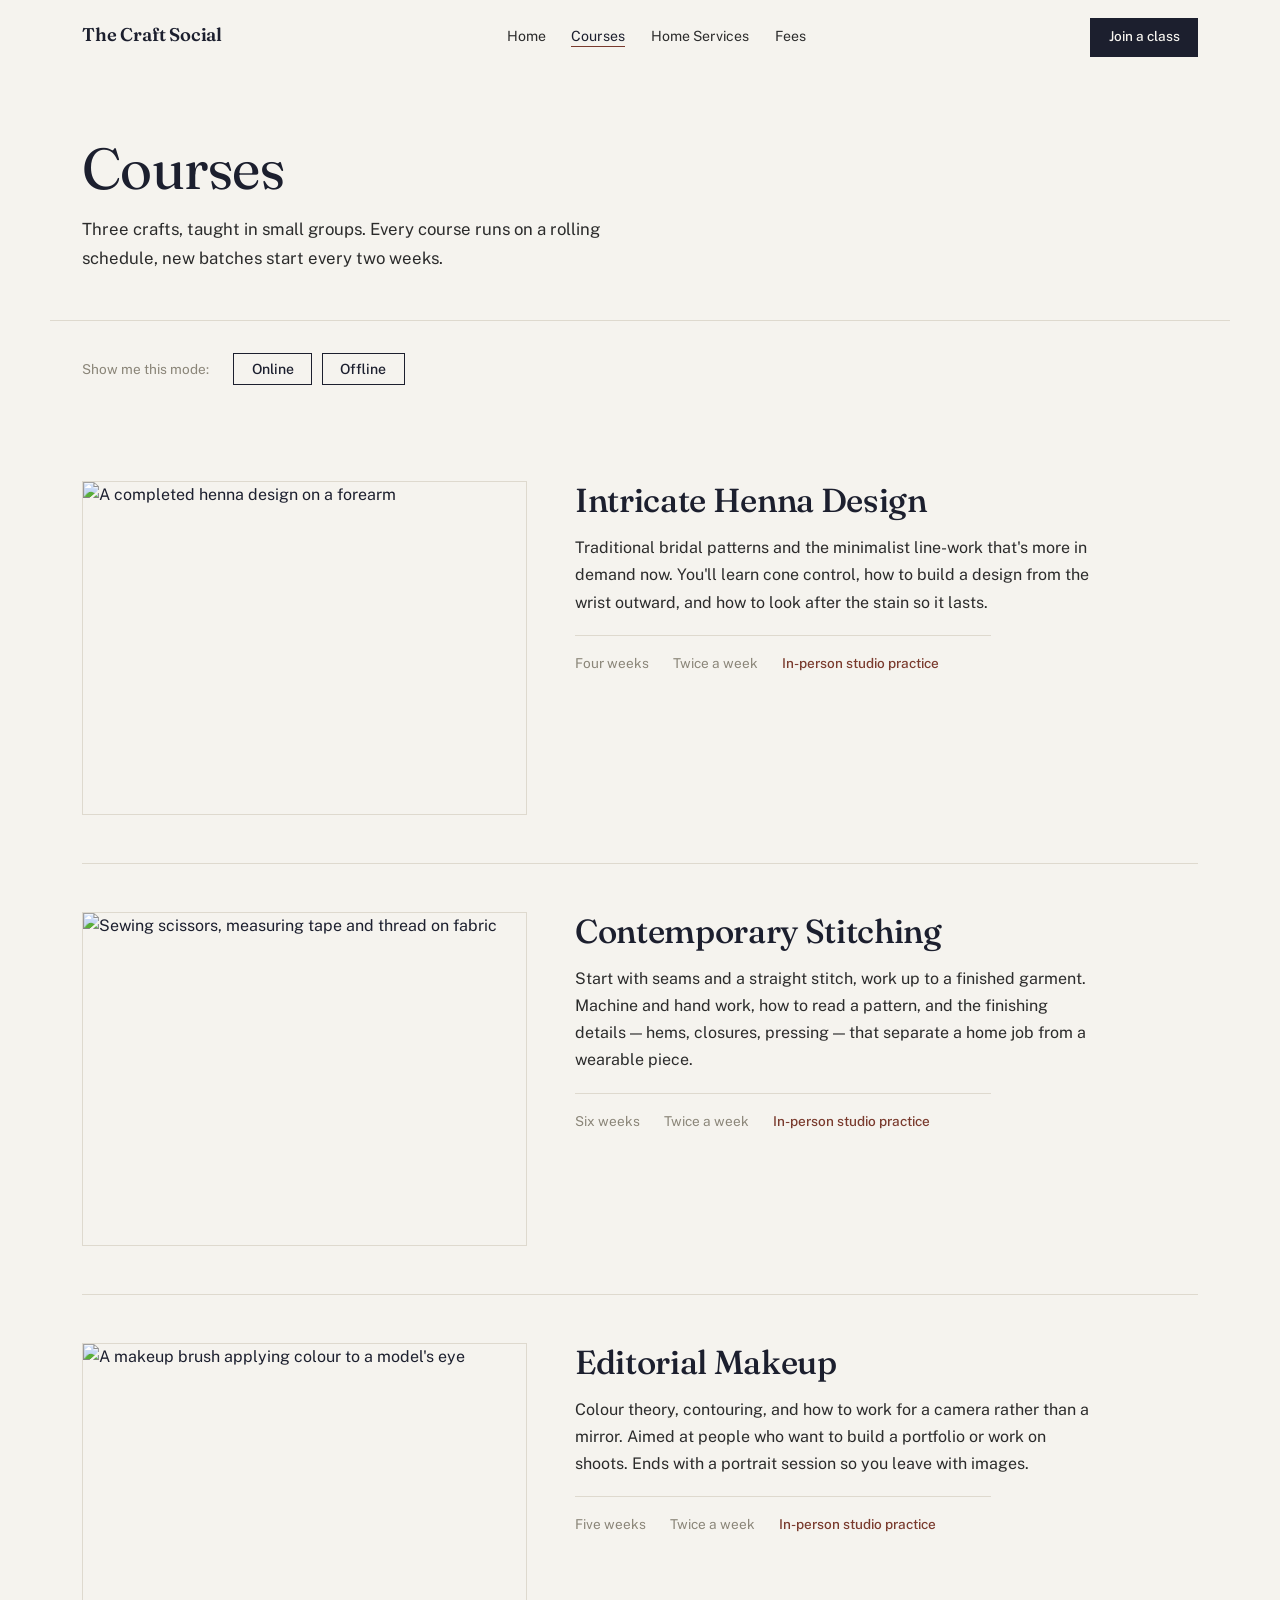
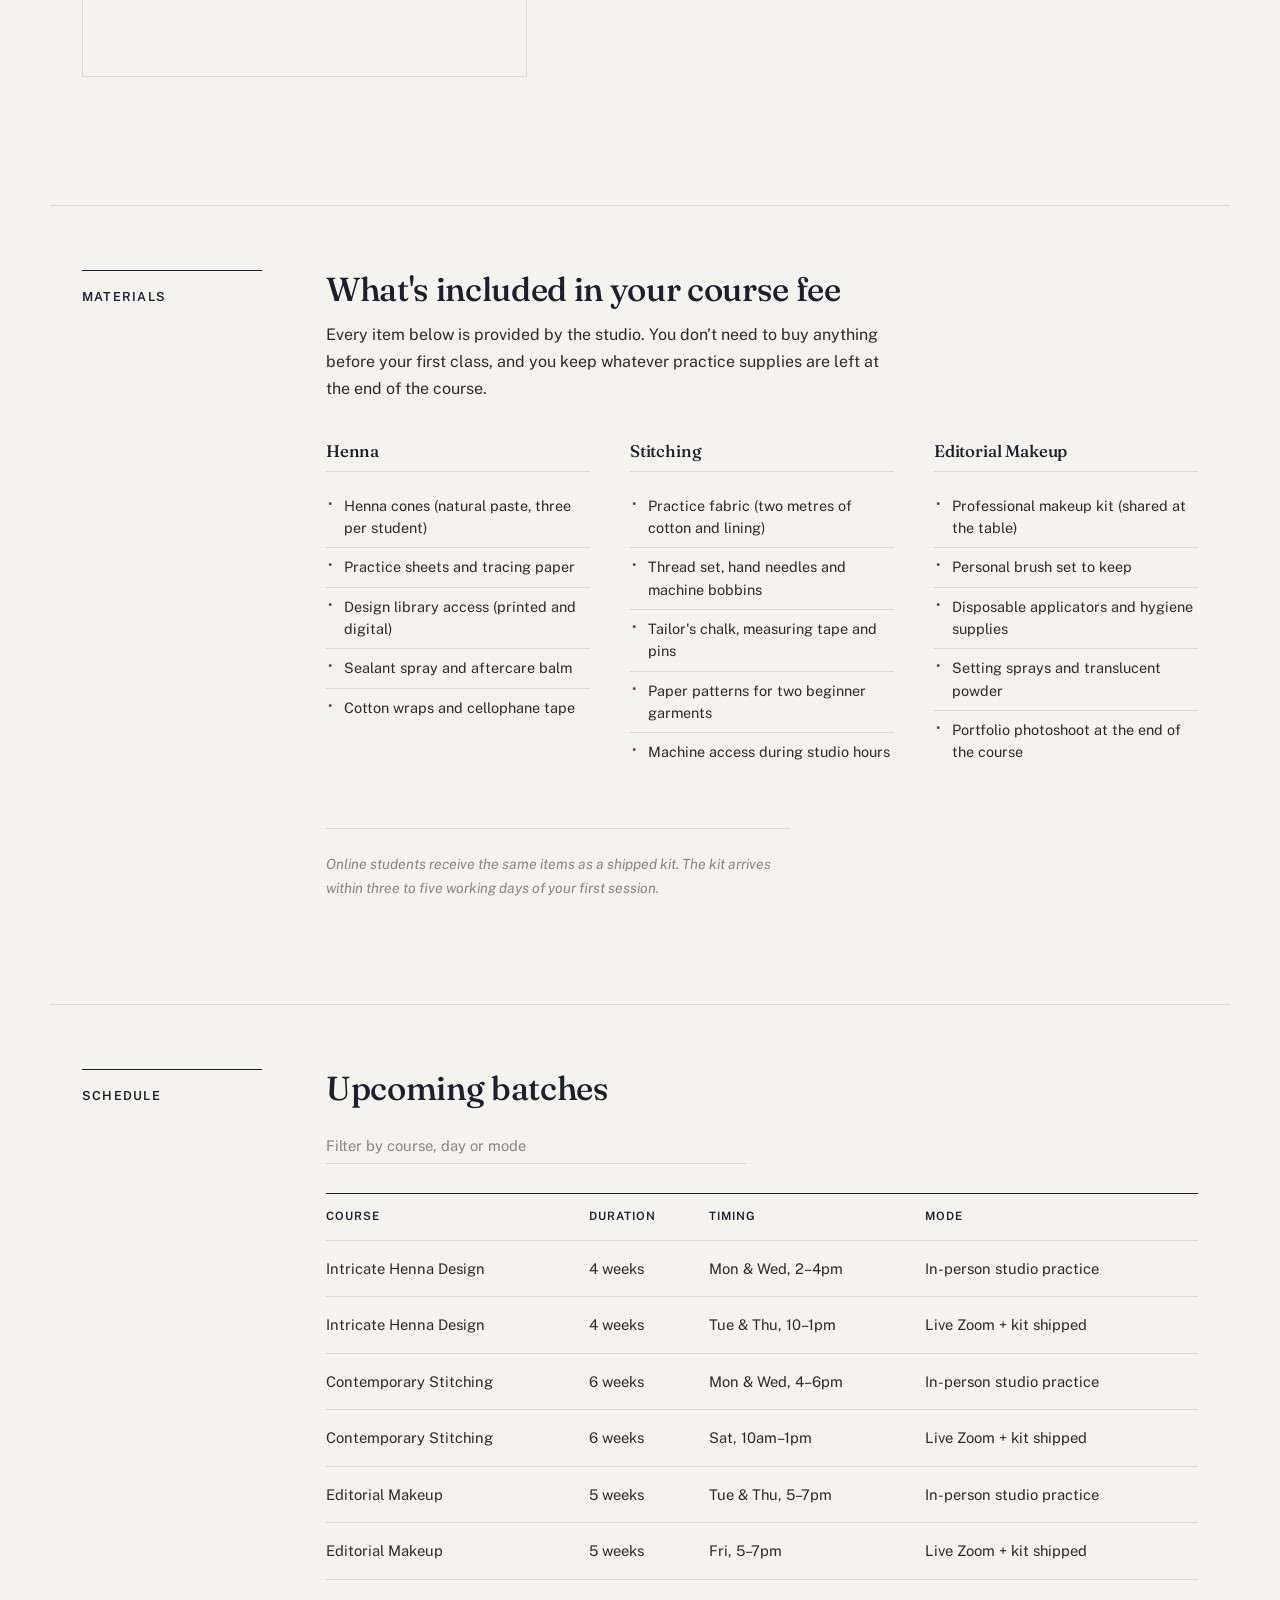
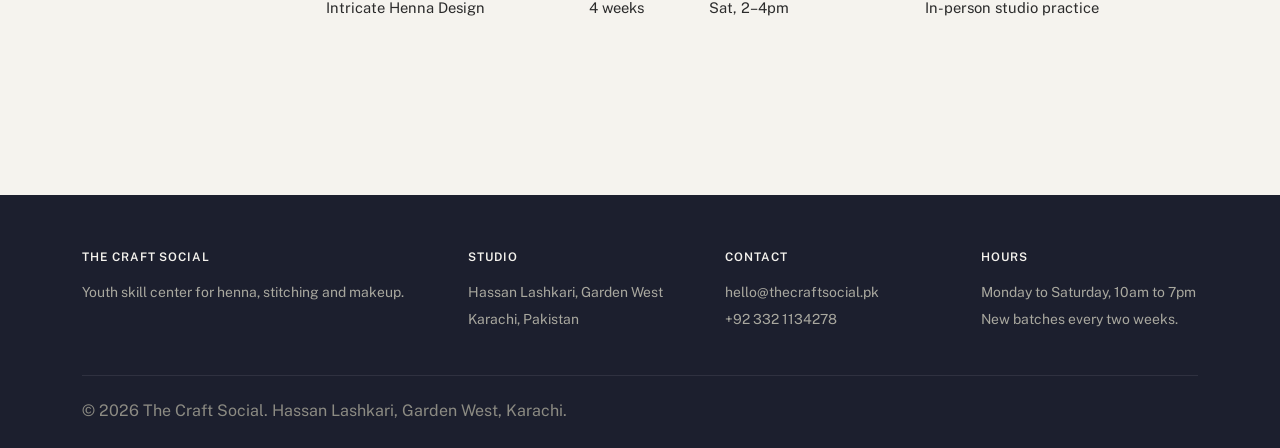
==== courses.html @ aaaa5a43 "Add my html files" ====
<!DOCTYPE html>
<html lang="en">
<head>
    <meta charset="UTF-8">
    <meta name="viewport" content="width=device-width, initial-scale=1.0">
    <title>Courses — The Craft Social</title>
    <link rel="preconnect" href="https://fonts.googleapis.com">
    <link rel="preconnect" href="https://fonts.gstatic.com" crossorigin>
    <link href="https://fonts.googleapis.com/css2?family=Fraunces:opsz,wght@9..144,400;9..144,500;9..144,600;9..144,700&family=Public+Sans:wght@300;400;500;600&display=swap" rel="stylesheet">
    <link rel="stylesheet" href="style.css">
</head>
<body>

    <header>
        <nav class="navbar">
            <div class="nav-container">
                <a href="index.html" class="logo">The Craft Social</a>
                <ul class="nav-links">
                    <li><a href="index.html">Home</a></li>
                    <li><a href="courses.html" class="active">Courses</a></li>
                    <li><a href="home-services.html">Home Services</a></li>
                    <li><a href="fees.html">Fees</a></li>
                </ul>
                <a href="enroll.html" class="btn-cta">Join a class</a>
            </div>
        </nav>
    </header>

    <main>

        <section class="page-opener">
            <h1>Courses</h1>
            <p>Three crafts, taught in small groups. Every course runs on a rolling schedule, new batches start every two weeks.</p>
        </section>

        <section class="mode-strip">
            <span class="mode-label">Show me this mode:</span>
            <div class="mode-buttons">
                <button type="button" onclick="setMode('online')" class="mode-btn">Online</button>
                <button type="button" onclick="setMode('offline')" class="mode-btn">Offline</button>
            </div>
        </section>

        <section class="course-list">

            <article class="course">
                <div class="course-image">
                    <img src="images/henna-hand.jpg" alt="A completed henna design on a forearm">
                </div>
                <div class="course-body">
                    <h2>Intricate Henna Design</h2>
                    <p>Traditional bridal patterns and the minimalist line-work that's more in demand now. You'll learn cone control, how to build a design from the wrist outward, and how to look after the stain so it lasts.</p>
                    <p class="course-meta">
                        <span>Four weeks</span>
                        <span>Twice a week</span>
                        <span class="mode-badge">In-person studio practice</span>
                    </p>
                </div>
            </article>

            <article class="course">
                <div class="course-image">
                    <img src="images/sewing-tools.jpg" alt="Sewing scissors, measuring tape and thread on fabric">
                </div>
                <div class="course-body">
                    <h2>Contemporary Stitching</h2>
                    <p>Start with seams and a straight stitch, work up to a finished garment. Machine and hand work, how to read a pattern, and the finishing details — hems, closures, pressing — that separate a home job from a wearable piece.</p>
                    <p class="course-meta">
                        <span>Six weeks</span>
                        <span>Twice a week</span>
                        <span class="mode-badge">In-person studio practice</span>
                    </p>
                </div>
            </article>

            <article class="course">
                <div class="course-image">
                    <img src="images/makeup-brush.jpg" alt="A makeup brush applying colour to a model's eye">
                </div>
                <div class="course-body">
                    <h2>Editorial Makeup</h2>
                    <p>Colour theory, contouring, and how to work for a camera rather than a mirror. Aimed at people who want to build a portfolio or work on shoots. Ends with a portrait session so you leave with images.</p>
                    <p class="course-meta">
                        <span>Five weeks</span>
                        <span>Twice a week</span>
                        <span class="mode-badge">In-person studio practice</span>
                    </p>
                </div>
            </article>

        </section>

        <section class="materials">
            <div class="rail">
                <span class="rail-label">Materials</span>
            </div>
            <div class="materials-body">
                <h2>What's included in your course fee</h2>
                <p>Every item below is provided by the studio. You don't need to buy anything before your first class, and you keep whatever practice supplies are left at the end of the course.</p>

                <div class="materials-grid">

                    <div class="material-block">
                        <h3>Henna</h3>
                        <ul class="material-list">
                            <li>Henna cones (natural paste, three per student)</li>
                            <li>Practice sheets and tracing paper</li>
                            <li>Design library access (printed and digital)</li>
                            <li>Sealant spray and aftercare balm</li>
                            <li>Cotton wraps and cellophane tape</li>
                        </ul>
                    </div>

                    <div class="material-block">
                        <h3>Stitching</h3>
                        <ul class="material-list">
                            <li>Practice fabric (two metres of cotton and lining)</li>
                            <li>Thread set, hand needles and machine bobbins</li>
                            <li>Tailor's chalk, measuring tape and pins</li>
                            <li>Paper patterns for two beginner garments</li>
                            <li>Machine access during studio hours</li>
                        </ul>
                    </div>

                    <div class="material-block">
                        <h3>Editorial Makeup</h3>
                        <ul class="material-list">
                            <li>Professional makeup kit (shared at the table)</li>
                            <li>Personal brush set to keep</li>
                            <li>Disposable applicators and hygiene supplies</li>
                            <li>Setting sprays and translucent powder</li>
                            <li>Portfolio photoshoot at the end of the course</li>
                        </ul>
                    </div>

                </div>

                <p class="materials-note">Online students receive the same items as a shipped kit. The kit arrives within three to five working days of your first session.</p>
            </div>
        </section>

        <section class="schedule">
            <div class="rail">
                <span class="rail-label">Schedule</span>
            </div>
            <div class="schedule-content">
                <h2>Upcoming batches</h2>
                <input type="text" id="scheduleSearch" placeholder="Filter by course, day or mode">
                <div class="table-wrap">
                    <table id="scheduleTable">
                        <thead>
                            <tr>
                                <th>Course</th>
                                <th>Duration</th>
                                <th>Timing</th>
                                <th>Mode</th>
                            </tr>
                        </thead>
                        <tbody>
                            <tr>
                                <td>Intricate Henna Design</td>
                                <td>4 weeks</td>
                                <td>Mon &amp; Wed, 2–4pm</td>
                                <td>In-person studio practice</td>
                            </tr>
                            <tr>
                                <td>Intricate Henna Design</td>
                                <td>4 weeks</td>
                                <td>Tue &amp; Thu, 10–1pm</td>
                                <td>Live Zoom + kit shipped</td>
                            </tr>
                            <tr>
                                <td>Contemporary Stitching</td>
                                <td>6 weeks</td>
                                <td>Mon &amp; Wed, 4–6pm</td>
                                <td>In-person studio practice</td>
                            </tr>
                            <tr>
                                <td>Contemporary Stitching</td>
                                <td>6 weeks</td>
                                <td>Sat, 10am–1pm</td>
                                <td>Live Zoom + kit shipped</td>
                            </tr>
                            <tr>
                                <td>Editorial Makeup</td>
                                <td>5 weeks</td>
                                <td>Tue &amp; Thu, 5–7pm</td>
                                <td>In-person studio practice</td>
                            </tr>
                            <tr>
                                <td>Editorial Makeup</td>
                                <td>5 weeks</td>
                                <td>Fri, 5–7pm</td>
                                <td>Live Zoom + kit shipped</td>
                            </tr>
                            <tr>
                                <td>Intricate Henna Design</td>
                                <td>4 weeks</td>
                                <td>Sat, 2–4pm</td>
                                <td>In-person studio practice</td>
                            </tr>
                        </tbody>
                    </table>
                </div>
            </div>
        </section>

    </main>

    <footer>
        <div class="footer-container">
            <div class="footer-grid">
                <div class="footer-col">
                    <h4>The Craft Social</h4>
                    <p>Youth skill center for henna, stitching and makeup.</p>
                </div>
                <div class="footer-col">
                    <h4>Studio</h4>
                    <p>Hassan Lashkari, Garden West</p>
                    <p>Karachi, Pakistan</p>
                </div>
                <div class="footer-col">
                    <h4>Contact</h4>
                    <p>hello@thecraftsocial.pk</p>
                    <p>+92 332 1134278</p>
                </div>
                <div class="footer-col">
                    <h4>Hours</h4>
                    <p>Monday to Saturday, 10am to 7pm</p>
                    <p>New batches every two weeks.</p>
                </div>
            </div>
            <div class="footer-bottom">
                <p>© 2026 The Craft Social. Hassan Lashkari, Garden West, Karachi.</p>
            </div>
        </div>
    </footer>

    <script src="script.js"></script>
</body>
</html>
---- style.css ----
*,
*::before,
*::after {
    margin: 0;
    padding: 0;
    box-sizing: border-box;
}

html {
    scroll-behavior: smooth;
    -webkit-font-smoothing: antialiased;
    -moz-osx-font-smoothing: grayscale;
}

/* ---------- Tokens ---------- */
:root {
    --katha-ink: #1c1f2e;
    --henna-stain: #7a3b2e;
    --turmeric-wash: #e8d9b5;
    --chalk-line: #f5f3ee;
    --kajal: #2b2b2b;
    --studio-grey: #8a8578;
    --rule: #ded9ce;
    --rule-dark: #2f3140;

    --serif: 'Fraunces', Georgia, serif;
    --sans: 'Public Sans', -apple-system, BlinkMacSystemFont, sans-serif;

    --gutter: 2rem;
    --max: 1180px;
    --ease: cubic-bezier(0.22, 0.61, 0.36, 1);
    --slow: 900ms;
    --hover: 700ms;
}

/* ---------- Base ---------- */
body {
    font-family: var(--sans);
    background: var(--chalk-line);
    color: var(--katha-ink);
    font-size: 16px;
    line-height: 1.6;
    font-weight: 400;
    overflow-x: hidden;
}

h1, h2, h3, h4 {
    font-family: var(--serif);
    font-weight: 500;
    line-height: 1.15;
    letter-spacing: -0.01em;
    color: var(--katha-ink);
}

h1 { font-size: clamp(2.2rem, 4.6vw, 3.6rem); font-weight: 400; }
h2 { font-size: clamp(1.6rem, 2.6vw, 2.1rem); }
h3 { font-size: 1.15rem; }
h4 { font-size: 0.82rem; font-family: var(--sans); font-weight: 600; letter-spacing: 0.08em; text-transform: uppercase; }

p {
    font-size: 1rem;
    color: var(--kajal);
    line-height: 1.7;
    max-width: 62ch;
}

a {
    color: inherit;
    text-decoration: none;
    transition: color var(--hover) var(--ease);
}

ul, ol { list-style: none; }

img {
    display: block;
    max-width: 100%;
    height: auto;
}

/* ---------- Nav ---------- */
header {
    position: fixed;
    top: 0;
    left: 0;
    width: 100%;
    z-index: 100;
    transition: background var(--slow) var(--ease), border-color var(--slow) var(--ease);
    border-bottom: 1px solid transparent;
}

header.sticky {
    background: rgba(245, 243, 238, 0.92);
    backdrop-filter: blur(10px);
    -webkit-backdrop-filter: blur(10px);
    border-bottom-color: var(--rule);
}

.nav-container {
    max-width: var(--max);
    margin: 0 auto;
    padding: 1.1rem var(--gutter);
    display: flex;
    align-items: baseline;
    justify-content: space-between;
    gap: 2rem;
}

.logo {
    font-family: var(--serif);
    font-size: 1.15rem;
    font-weight: 600;
    letter-spacing: -0.01em;
    color: var(--katha-ink);
    white-space: nowrap;
}

.nav-links {
    display: flex;
    gap: 1.6rem;
    align-items: baseline;
}

.nav-links a {
    font-size: 0.88rem;
    color: var(--kajal);
    padding-bottom: 2px;
    border-bottom: 1.5px solid transparent;
    transition: border-color var(--hover) var(--ease), color var(--hover) var(--ease);
}

.nav-links a:hover {
    color: var(--katha-ink);
}

.nav-links a.active {
    color: var(--katha-ink);
    border-bottom-color: var(--henna-stain);
}

.btn-cta {
    font-size: 0.85rem;
    font-weight: 500;
    color: var(--chalk-line);
    background: var(--katha-ink);
    padding: 0.55rem 1.15rem;
    transition: background var(--hover) var(--ease), color var(--hover) var(--ease);
    white-space: nowrap;
}

.btn-cta:hover {
    background: var(--henna-stain);
    color: var(--chalk-line);
}

.btn-cta-active {
    background: var(--henna-stain);
}

/* ---------- Images ---------- */
.hero-image img,
.studio-image img,
.course-image img,
.service-image img {
    width: 100%;
    display: block;
    border: 1px solid var(--rule);
    object-fit: cover;
}

.hero-image img { aspect-ratio: 4 / 5; }
.studio-image img { aspect-ratio: 5 / 4; }
.course-image img { aspect-ratio: 4 / 3; }
.service-image img { aspect-ratio: 4 / 3; }

/* ---------- Hero ---------- */
.hero {
    max-width: var(--max);
    margin: 0 auto;
    padding: 8.5rem var(--gutter) 5rem;
    display: grid;
    grid-template-columns: 6fr 5fr;
    gap: 4rem;
    align-items: end;
}

.hero-title {
    margin-bottom: 1.5rem;
    max-width: 18ch;
}

.hero-subtitle {
    font-size: 1.08rem;
    margin-bottom: 2rem;
    max-width: 48ch;
}

.hero-actions {
    display: flex;
    gap: 1.8rem;
    align-items: baseline;
    flex-wrap: wrap;
}

/* The one deliberate motion: hero image unmasks left to right, once. */
.hero-image {
    animation: unmask 2600ms var(--ease) both;
}

@keyframes unmask {
    from { clip-path: inset(0 100% 0 0); }
    to   { clip-path: inset(0 0 0 0); }
}

@media (prefers-reduced-motion: reduce) {
    .hero-image { animation: none; }
}

/* ---------- Buttons ---------- */
.btn-primary {
    display: inline-block;
    font-family: var(--sans);
    font-size: 0.92rem;
    font-weight: 500;
    color: var(--chalk-line);
    background: var(--katha-ink);
    padding: 0.85rem 1.6rem;
    transition: background var(--hover) var(--ease), color var(--hover) var(--ease);
}

.btn-primary:hover {
    background: var(--henna-stain);
    color: var(--chalk-line);
}

.btn-quiet {
    display: inline-block;
    font-size: 0.92rem;
    font-weight: 500;
    color: var(--katha-ink);
    border-bottom: 1.5px solid var(--katha-ink);
    padding-bottom: 2px;
    transition: border-color var(--hover) var(--ease), color var(--hover) var(--ease);
}

.btn-quiet:hover {
    color: var(--henna-stain);
    border-bottom-color: var(--henna-stain);
}

/* ---------- Rail ---------- */
.rail {
    border-top: 1.5px solid var(--katha-ink);
    padding-top: 0.75rem;
}

.rail-label {
    font-family: var(--sans);
    font-size: 0.78rem;
    font-weight: 600;
    letter-spacing: 0.1em;
    text-transform: uppercase;
    color: var(--katha-ink);
}

/* ---------- Reasons ---------- */
.reasons {
    max-width: var(--max);
    margin: 0 auto;
    padding: 5rem var(--gutter);
    display: grid;
    grid-template-columns: 180px 1fr;
    gap: 4rem;
}

.reasons-content {
    display: flex;
    flex-direction: column;
}

.reason {
    padding: 2rem 0;
    border-bottom: 1px solid var(--rule);
}

.reason:first-child { padding-top: 0; }
.reason:last-child { border-bottom: none; padding-bottom: 0; }

.reason h2 {
    margin-bottom: 0.6rem;
    font-size: clamp(1.5rem, 2.4vw, 1.9rem);
}

/* ---------- Studio ---------- */
.studio {
    max-width: var(--max);
    margin: 0 auto;
    padding: 3rem var(--gutter) 6rem;
    display: grid;
    grid-template-columns: 5fr 6fr;
    gap: 4rem;
    align-items: center;
}

.studio-text h2 { margin-bottom: 1rem; }
.studio-text p { margin-bottom: 1.6rem; }

/* ---------- Teaser (home services on home) ---------- */
.teaser-services {
    max-width: var(--max);
    margin: 0 auto;
    padding: 0 var(--gutter) 6rem;
    display: grid;
    grid-template-columns: 180px 1fr;
    gap: 4rem;
}

.teaser-body h2 { margin-bottom: 0.8rem; }
.teaser-body p { margin-bottom: 1.4rem; }

/* ---------- Page opener ---------- */
.page-opener {
    max-width: var(--max);
    margin: 0 auto;
    padding: 8.5rem var(--gutter) 3rem;
    border-bottom: 1px solid var(--rule);
}

.page-opener h1 { margin-bottom: 0.8rem; }

.page-opener p {
    font-size: 1.05rem;
    color: var(--kajal);
    max-width: 58ch;
}

/* ---------- Mode toggle ---------- */
.mode-strip {
    max-width: var(--max);
    margin: 0 auto;
    padding: 2rem var(--gutter) 1rem;
    display: flex;
    align-items: baseline;
    gap: 1.5rem;
    flex-wrap: wrap;
}

.mode-label {
    font-size: 0.85rem;
    color: var(--studio-grey);
}

.mode-buttons {
    display: flex;
    gap: 0.6rem;
}

.mode-btn {
    font-family: var(--sans);
    font-size: 0.88rem;
    font-weight: 500;
    color: var(--katha-ink);
    background: transparent;
    border: 1px solid var(--katha-ink);
    padding: 0.45rem 1.1rem;
    cursor: pointer;
    transition: background var(--hover) var(--ease), color var(--hover) var(--ease);
}

.mode-btn:hover {
    background: var(--katha-ink);
    color: var(--chalk-line);
}

.mode-btn:active {
    background: var(--henna-stain);
    border-color: var(--henna-stain);
    color: var(--chalk-line);
}

/* ---------- Course list ---------- */
.course-list {
    max-width: var(--max);
    margin: 0 auto;
    padding: 2rem var(--gutter) 5rem;
}

.course {
    display: grid;
    grid-template-columns: 5fr 7fr;
    gap: 3rem;
    padding: 3rem 0;
    border-bottom: 1px solid var(--rule);
    align-items: start;
}

.course:last-child { border-bottom: none; }

.course-body h2 { margin-bottom: 0.9rem; }
.course-body p { margin-bottom: 1rem; max-width: 52ch; }

.course-meta {
    display: flex;
    flex-wrap: wrap;
    gap: 1.5rem;
    font-size: 0.85rem;
    color: var(--studio-grey);
    margin-top: 1.2rem;
    padding-top: 1rem;
    border-top: 1px solid var(--rule);
}

.mode-badge {
    color: var(--henna-stain);
    font-weight: 500;
}

/* ---------- Materials ---------- */
.materials {
    max-width: var(--max);
    margin: 0 auto;
    padding: 4rem var(--gutter) 4rem;
    display: grid;
    grid-template-columns: 180px 1fr;
    gap: 4rem;
    border-top: 1px solid var(--rule);
}

.materials-body h2 {
    margin-bottom: 0.8rem;
}

.materials-body > p {
    margin-bottom: 2.5rem;
    max-width: 58ch;
}

.materials-grid {
    display: grid;
    grid-template-columns: repeat(3, 1fr);
    gap: 2.5rem;
    padding-bottom: 1rem;
}

.material-block h3 {
    font-size: 1.05rem;
    padding-bottom: 0.6rem;
    margin-bottom: 0.9rem;
    border-bottom: 1px solid var(--rule);
    color: var(--katha-ink);
}

.material-list {
    display: flex;
    flex-direction: column;
}

.material-list li {
    font-size: 0.9rem;
    color: var(--kajal);
    line-height: 1.55;
    padding: 0.5rem 0 0.5rem 1.1rem;
    position: relative;
    border-bottom: 1px solid var(--rule);
}

.material-list li:last-child {
    border-bottom: none;
}

.material-list li::before {
    content: '·';
    position: absolute;
    left: 0.1rem;
    top: 0.5rem;
    color: var(--henna-stain);
    font-weight: 700;
    font-size: 1.1rem;
    line-height: 1;
}

.materials-note {
    margin-top: 2.5rem;
    padding-top: 1.5rem;
    border-top: 1px solid var(--rule);
    font-size: 0.88rem;
    color: var(--studio-grey);
    font-style: italic;
    max-width: 58ch;
}

/* ---------- Services ---------- */
.service-list {
    max-width: var(--max);
    margin: 0 auto;
    padding: 3rem var(--gutter) 2rem;
}

.service {
    display: grid;
    grid-template-columns: 4fr 6fr;
    gap: 3rem;
    padding: 3rem 0;
    border-bottom: 1px solid var(--rule);
    align-items: center;
}

.service:last-child { border-bottom: none; }

.service-body h2 { margin-bottom: 0.9rem; }
.service-body p { margin-bottom: 1rem; max-width: 54ch; }

.service-details {
    margin-top: 1.4rem;
    padding-top: 1.2rem;
    border-top: 1px solid var(--rule);
    display: flex;
    flex-direction: column;
}

.service-details li {
    font-size: 0.88rem;
    color: var(--kajal);
    padding: 0.5rem 0 0.5rem 1.1rem;
    position: relative;
    border-bottom: 1px solid var(--rule);
    line-height: 1.55;
}

.service-details li:last-child { border-bottom: none; }

.service-details li::before {
    content: '·';
    position: absolute;
    left: 0.1rem;
    top: 0.5rem;
    color: var(--henna-stain);
    font-weight: 700;
    font-size: 1.1rem;
    line-height: 1;
}

/* ---------- Service booking form ---------- */
.service-booking {
    max-width: var(--max);
    margin: 0 auto;
    padding: 4rem var(--gutter) 3rem;
    display: grid;
    grid-template-columns: 180px 1fr;
    gap: 4rem;
    border-top: 1px solid var(--rule);
}

.booking-body {
    max-width: 640px;
}

.booking-body h2 {
    margin-bottom: 0.6rem;
}

.booking-intro {
    color: var(--studio-grey);
    margin-bottom: 2.2rem;
}

.service-form {
    display: flex;
    flex-direction: column;
    gap: 1.6rem;
}

/* ---------- Service notes ---------- */
.service-notes {
    max-width: var(--max);
    margin: 0 auto;
    padding: 3rem var(--gutter) 6rem;
    display: grid;
    grid-template-columns: 180px 1fr;
    gap: 4rem;
}

.notes-body {
    display: grid;
    grid-template-columns: repeat(3, 1fr);
    gap: 2.5rem;
}

.note h3 {
    font-size: 1.05rem;
    padding-bottom: 0.6rem;
    margin-bottom: 0.8rem;
    border-bottom: 1px solid var(--rule);
}

.note p {
    font-size: 0.9rem;
    line-height: 1.6;
}

/* ---------- Schedule ---------- */
.schedule {
    max-width: var(--max);
    margin: 0 auto;
    padding: 4rem var(--gutter) 6rem;
    display: grid;
    grid-template-columns: 180px 1fr;
    gap: 4rem;
    border-top: 1px solid var(--rule);
}

.schedule-content h2 { margin-bottom: 1.2rem; }

#scheduleSearch {
    width: 100%;
    max-width: 420px;
    font-family: var(--sans);
    font-size: 0.92rem;
    color: var(--katha-ink);
    background: transparent;
    border: none;
    border-bottom: 1px solid var(--rule);
    padding: 0.6rem 0;
    margin-bottom: 1.8rem;
    outline: none;
    transition: border-color var(--hover) var(--ease);
}

#scheduleSearch::placeholder { color: var(--studio-grey); }
#scheduleSearch:focus { border-bottom-color: var(--henna-stain); }

.table-wrap {
    overflow-x: auto;
    border-top: 1.5px solid var(--katha-ink);
}

#scheduleTable {
    width: 100%;
    border-collapse: collapse;
    font-size: 0.92rem;
}

#scheduleTable th {
    text-align: left;
    font-family: var(--sans);
    font-size: 0.72rem;
    font-weight: 600;
    letter-spacing: 0.09em;
    text-transform: uppercase;
    color: var(--katha-ink);
    padding: 0.85rem 1rem 0.85rem 0;
    border-bottom: 1px solid var(--rule);
    white-space: nowrap;
}

#scheduleTable td {
    padding: 1rem 1rem 1rem 0;
    border-bottom: 1px solid var(--rule);
    color: var(--kajal);
    vertical-align: top;
}

#scheduleTable tbody tr:last-child td { border-bottom: none; }

/* ---------- Pricing ---------- */
.pricing {
    max-width: var(--max);
    margin: 0 auto;
    padding: 4rem var(--gutter) 4rem;
    display: grid;
    grid-template-columns: 180px 1fr;
    gap: 4rem;
}

.pricing-services {
    border-top: 1px solid var(--rule);
    padding-top: 3.5rem;
}

.pricing-rail .rail-label { display: block; }

.price-row {
    display: grid;
    grid-template-columns: 1.1fr 1fr 1.4fr;
    gap: 2rem;
    padding: 2.2rem 0;
    border-bottom: 1px solid var(--rule);
    align-items: baseline;
}

.price-row:first-child { padding-top: 0; }

.price-name {
    font-family: var(--serif);
    font-size: 1.2rem;
    color: var(--katha-ink);
}

.price-figure {
    font-family: var(--serif);
    font-size: 1.5rem;
    color: var(--katha-ink);
    white-space: nowrap;
}

.price-figure span {
    font-family: var(--sans);
    font-size: 0.82rem;
    color: var(--studio-grey);
    font-weight: 400;
}

.price-detail {
    font-size: 0.9rem;
    color: var(--kajal);
    line-height: 1.6;
}

.price-block {
    background: var(--turmeric-wash);
    border: 1px solid var(--rule);
    padding: 2.4rem 2rem;
    margin-top: 2rem;
    display: grid;
    grid-template-columns: 1.1fr 1fr 1.4fr;
    gap: 2rem;
    align-items: baseline;
}

.price-block .price-note {
    grid-column: 1 / -1;
    font-size: 0.88rem;
    color: var(--katha-ink);
    font-style: italic;
    margin-top: 1rem;
    padding-top: 1rem;
    border-top: 1px solid rgba(28, 31, 46, 0.15);
    max-width: 60ch;
}

.pricing-footnote {
    font-size: 0.88rem;
    color: var(--studio-grey);
    margin-top: 2.5rem;
    padding-top: 1.5rem;
    border-top: 1px solid var(--rule);
    max-width: 58ch;
}

/* ---------- Calculator ---------- */
.calculator {
    max-width: var(--max);
    margin: 0 auto;
    padding: 3rem var(--gutter) 6rem;
    display: grid;
    grid-template-columns: 180px 1fr;
    gap: 4rem;
    border-top: 1px solid var(--rule);
}

.calculator-body { max-width: 620px; }
.calculator-body h2 { margin-bottom: 0.6rem; }

.calculator-intro {
    color: var(--studio-grey);
    margin-bottom: 2.2rem;
}

.calc-field { margin-bottom: 2rem; }

.calc-field label,
.calc-label {
    display: block;
    font-family: var(--sans);
    font-size: 0.74rem;
    font-weight: 600;
    letter-spacing: 0.09em;
    text-transform: uppercase;
    color: var(--katha-ink);
    margin-bottom: 0.7rem;
}

#skillSelect {
    width: 100%;
    font-family: var(--sans);
    font-size: 0.95rem;
    color: var(--katha-ink);
    background: transparent;
    border: none;
    border-bottom: 1px solid var(--rule);
    padding: 0.6rem 0;
    outline: none;
    appearance: none;
    cursor: pointer;
    transition: border-color var(--hover) var(--ease);
    background-image: url("data:image/svg+xml,%3Csvg xmlns='http://www.w3.org/2000/svg' width='11' height='7' viewBox='0 0 11 7'%3E%3Cpath fill='none' stroke='%231c1f2e' stroke-width='1.4' d='M1 1l4.5 4.5L10 1'/%3E%3C/svg%3E");
    background-repeat: no-repeat;
    background-position: right 0.25rem center;
    padding-right: 1.6rem;
}

#skillSelect:focus { border-bottom-color: var(--henna-stain); }

.radio-stack { display: flex; flex-direction: column; }

.radio-row {
    display: flex;
    align-items: center;
    gap: 0.75rem;
    padding: 0.7rem 0;
    font-size: 0.93rem;
    color: var(--kajal);
    cursor: pointer;
    border-bottom: 1px solid var(--rule);
    transition: color var(--hover) var(--ease);
}

.radio-row:last-child { border-bottom: none; }
.radio-row:hover { color: var(--katha-ink); }

.radio-row input[type="radio"] {
    accent-color: var(--henna-stain);
    width: 16px;
    height: 16px;
    flex-shrink: 0;
    cursor: pointer;
}

.calc-total {
    margin-top: 2.5rem;
    padding-top: 1.8rem;
    border-top: 1.5px solid var(--katha-ink);
}

.calc-total-label {
    display: block;
    font-family: var(--sans);
    font-size: 0.74rem;
    font-weight: 600;
    letter-spacing: 0.09em;
    text-transform: uppercase;
    color: var(--katha-ink);
    margin-bottom: 0.5rem;
}

#calculatedPrice {
    display: block;
    font-family: var(--serif);
    font-size: clamp(2rem, 3.6vw, 2.8rem);
    color: var(--katha-ink);
    line-height: 1.1;
    margin-bottom: 0.6rem;
    transition: color var(--hover) var(--ease);
}

.calc-total-note {
    font-size: 0.85rem;
    color: var(--studio-grey);
    font-style: italic;
}

/* ---------- Enrollment ---------- */
.enroll {
    max-width: var(--max);
    margin: 0 auto;
    padding: 3rem var(--gutter) 6rem;
    display: grid;
    grid-template-columns: 7fr 4fr;
    gap: 4rem;
    align-items: start;
}

.enroll-form-wrap { max-width: 640px; }

.enroll-form {
    display: flex;
    flex-direction: column;
    gap: 1.6rem;
}

.form-pair {
    display: grid;
    grid-template-columns: 1fr 1fr;
    gap: 1.8rem;
}

.field label {
    display: block;
    font-family: var(--sans);
    font-size: 0.74rem;
    font-weight: 600;
    letter-spacing: 0.09em;
    text-transform: uppercase;
    color: var(--katha-ink);
    margin-bottom: 0.5rem;
}

.field input,
.field select,
.field textarea {
    width: 100%;
    font-family: var(--sans);
    font-size: 0.95rem;
    color: var(--katha-ink);
    background: transparent;
    border: none;
    border-bottom: 1px solid var(--rule);
    padding: 0.55rem 0;
    outline: none;
    transition: border-color var(--hover) var(--ease);
}

.field input::placeholder,
.field textarea::placeholder { color: var(--studio-grey); }

.field input:focus,
.field select:focus,
.field textarea:focus { border-bottom-color: var(--henna-stain); }

.field select {
    appearance: none;
    cursor: pointer;
    background-image: url("data:image/svg+xml,%3Csvg xmlns='http://www.w3.org/2000/svg' width='11' height='7' viewBox='0 0 11 7'%3E%3Cpath fill='none' stroke='%231c1f2e' stroke-width='1.4' d='M1 1l4.5 4.5L10 1'/%3E%3C/svg%3E");
    background-repeat: no-repeat;
    background-position: right 0.25rem center;
    padding-right: 1.6rem;
}

.field textarea {
    resize: vertical;
    min-height: 90px;
    line-height: 1.5;
}

.checkbox-row {
    display: flex;
    align-items: flex-start;
    gap: 0.7rem;
    font-size: 0.85rem;
    color: var(--kajal);
    line-height: 1.55;
    cursor: pointer;
    margin-top: 0.5rem;
}

.checkbox-row input[type="checkbox"] {
    accent-color: var(--henna-stain);
    width: 16px;
    height: 16px;
    margin-top: 3px;
    flex-shrink: 0;
    cursor: pointer;
}

.btn-submit {
    font-family: var(--sans);
    font-size: 0.92rem;
    font-weight: 500;
    color: var(--chalk-line);
    background: var(--katha-ink);
    border: none;
    padding: 0.9rem 1.8rem;
    cursor: pointer;
    align-self: flex-start;
    transition: background var(--hover) var(--ease), color var(--hover) var(--ease);
    margin-top: 0.5rem;
}

.btn-submit:hover { background: var(--henna-stain); }

.enroll-success { padding: 1rem 0; }
.enroll-success h2 { margin-bottom: 1rem; }
.enroll-success p { margin-bottom: 1.6rem; max-width: 52ch; }

/* ---------- Enrollment aside ---------- */
.enroll-aside {
    display: flex;
    flex-direction: column;
    gap: 2.2rem;
    border-top: 1.5px solid var(--katha-ink);
    padding-top: 1.5rem;
}

.aside-block h3 {
    font-size: 1rem;
    margin-bottom: 0.8rem;
    font-family: var(--serif);
}

.aside-block p {
    font-size: 0.9rem;
    margin-bottom: 0.5rem;
}

.aside-block strong {
    font-weight: 600;
    color: var(--katha-ink);
}

.plain-steps {
    display: flex;
    flex-direction: column;
    gap: 0.9rem;
    counter-reset: step;
}

.plain-steps li {
    position: relative;
    padding-left: 1.8rem;
    font-size: 0.9rem;
    color: var(--kajal);
    line-height: 1.55;
    counter-increment: step;
}

.plain-steps li::before {
    content: counter(step);
    position: absolute;
    left: 0;
    top: 0;
    font-family: var(--serif);
    font-size: 0.95rem;
    font-weight: 600;
    color: var(--henna-stain);
}

/* ---------- Footer ---------- */
footer {
    background: var(--katha-ink);
    color: var(--chalk-line);
    margin-top: 4rem;
}

.footer-container {
    max-width: var(--max);
    margin: 0 auto;
    padding: 3.5rem var(--gutter) 1.5rem;
}

.footer-grid {
    display: grid;
    grid-template-columns: 1.6fr 1fr 1fr 1fr;
    gap: 2.5rem;
    padding-bottom: 2.5rem;
    border-bottom: 1px solid var(--rule-dark);
}

.footer-col h4 {
    color: var(--chalk-line);
    margin-bottom: 1rem;
    font-size: 0.74rem;
}

.footer-col p {
    font-size: 0.87rem;
    color: #a9a89f;
    margin-bottom: 0.3rem;
    line-height: 1.6;
}

.footer-bottom {
    padding-top: 1.3rem;
    font-size: 0.8rem;
    color: #dcdac9;
}

.footer-bottom p {
    color: #8c8b83;
}

/* ---------- Responsive ---------- */
@media (max-width: 1024px) {
    .hero {
        grid-template-columns: 1fr;
        gap: 3rem;
        padding-top: 7rem;
        align-items: start;
    }

    .hero-image img { aspect-ratio: 16 / 10; }

    .reasons,
    .schedule,
    .pricing,
    .calculator,
    .materials,
    .service-booking,
    .service-notes,
    .teaser-services {
        grid-template-columns: 1fr;
        gap: 1.8rem;
    }

    .studio {
        grid-template-columns: 1fr;
        gap: 2.5rem;
    }

    .course,
    .service {
        grid-template-columns: 1fr;
        gap: 1.8rem;
    }

    .course-image img { aspect-ratio: 16 / 9; }
    .service-image img { aspect-ratio: 16 / 9; }

    .enroll {
        grid-template-columns: 1fr;
        gap: 3rem;
    }

    .price-row,
    .price-block {
        grid-template-columns: 1fr;
        gap: 0.6rem;
    }

    .materials-grid,
    .notes-body {
        grid-template-columns: 1fr;
        gap: 2rem;
    }

    .footer-grid {
        grid-template-columns: 1fr 1fr;
        gap: 2rem;
    }
}

@media (max-width: 700px) {
    :root { --gutter: 1.2rem; }

    .nav-container {
        flex-wrap: wrap;
        gap: 0.8rem;
        padding: 0.9rem var(--gutter);
    }

    .nav-links {
        order: 3;
        width: 100%;
        gap: 1.2rem;
        padding-top: 0.6rem;
        border-top: 1px solid var(--rule);
        justify-content: flex-start;
        flex-wrap: wrap;
    }

    .logo { font-size: 1rem; }

    .hero {
        padding-top: 7.5rem;
        padding-bottom: 3rem;
    }

    .hero-title { max-width: none; }

    .page-opener { padding-top: 7.5rem; }

    .form-pair {
        grid-template-columns: 1fr;
        gap: 1.6rem;
    }

    .footer-grid {
        grid-template-columns: 1fr;
        gap: 1.6rem;
    }

    .footer-col h4 { margin-bottom: 0.6rem; }

    #scheduleTable th,
    #scheduleTable td {
        padding: 0.75rem 0.8rem 0.75rem 0;
        font-size: 0.85rem;
    }

    .btn-submit {
        width: 100%;
        text-align: center;
    }

    .calc-total { margin-top: 2rem; }
}

@media (max-width: 420px) {
    .hero-actions { gap: 1.2rem; }

    .mode-strip {
        flex-direction: column;
        gap: 0.8rem;
        align-items: flex-start;
    }

    .mode-buttons { width: 100%; }
    .mode-btn { flex: 1; text-align: center; }
}
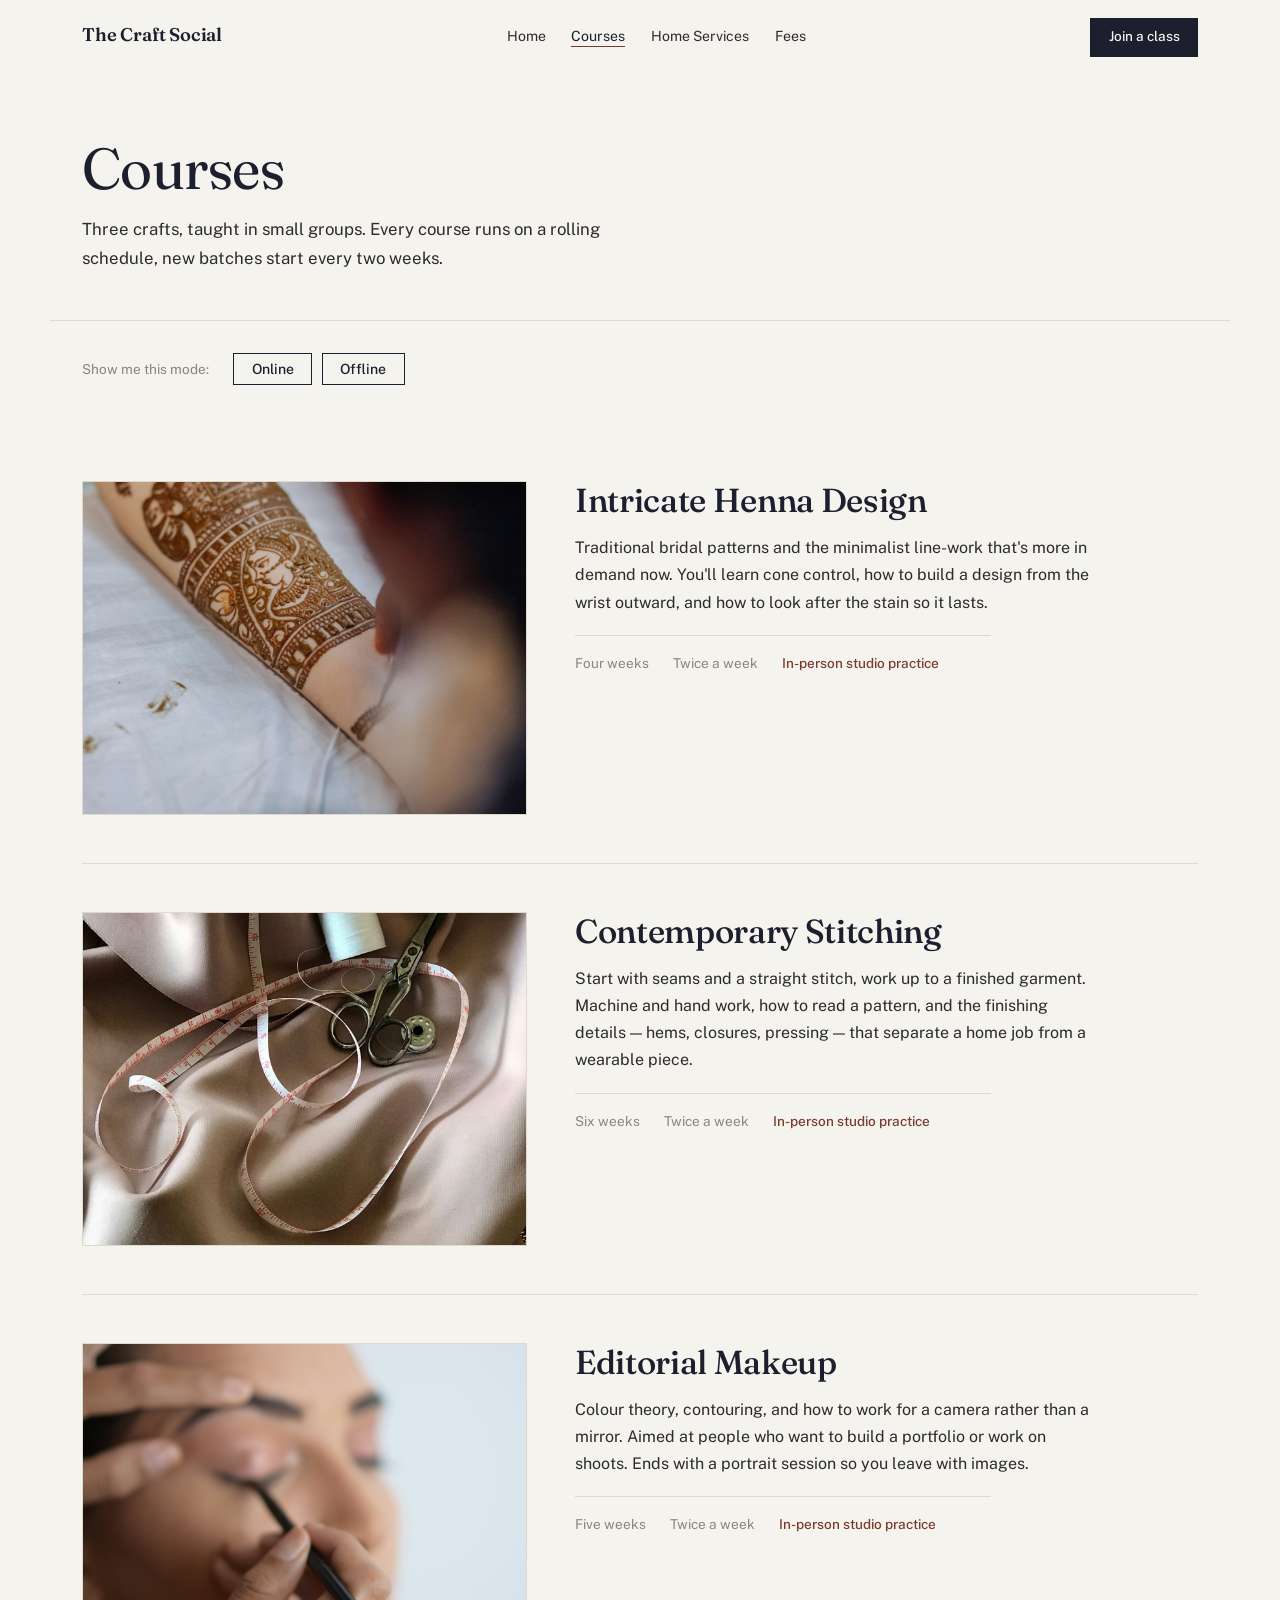
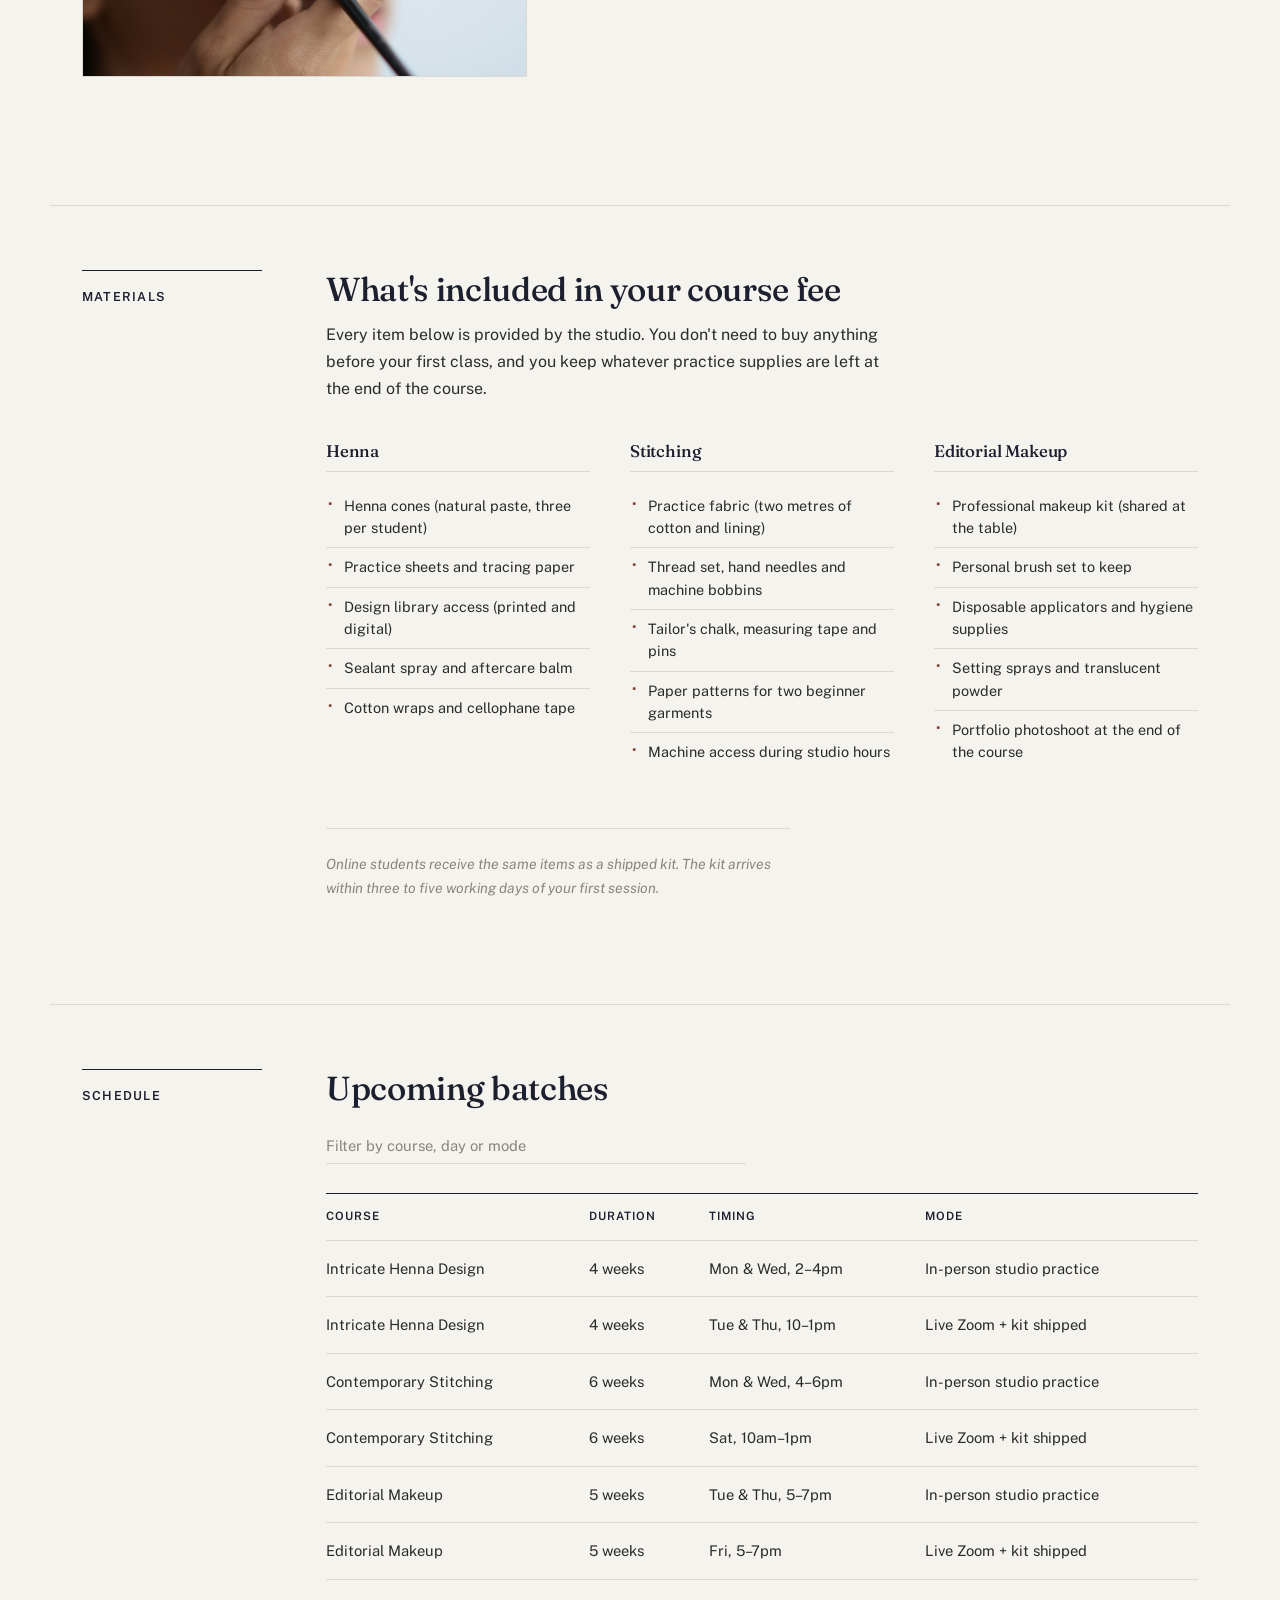
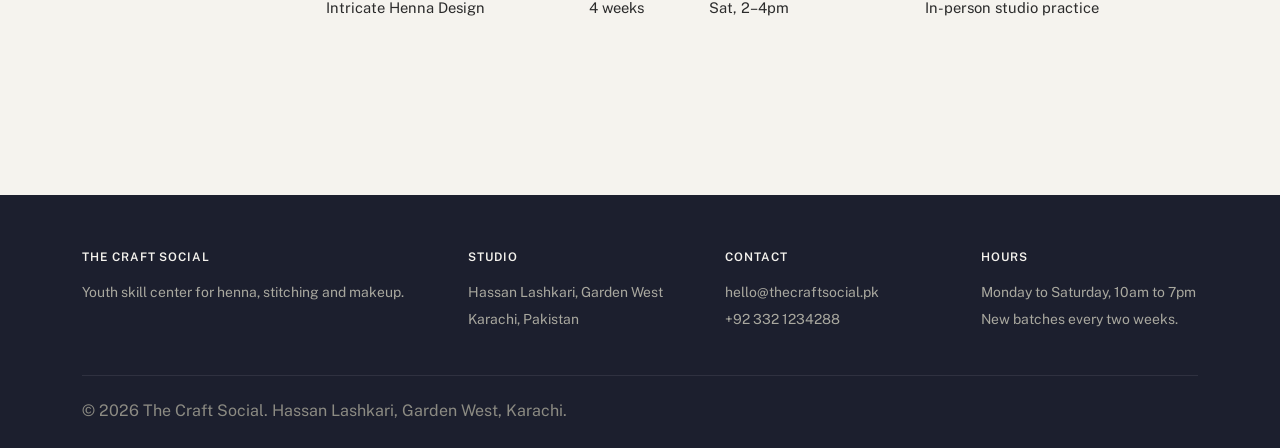
==== commit c44b9159: "Update contact in html" ====
--- a/courses.html
+++ b/courses.html
@@ -222,7 +222,7 @@
                 <div class="footer-col">
                     <h4>Contact</h4>
                     <p>hello@thecraftsocial.pk</p>
-                    <p>+92 332 1134278</p>
+                    <p>+92 332 1234288</p>
                 </div>
                 <div class="footer-col">
                     <h4>Hours</h4>
